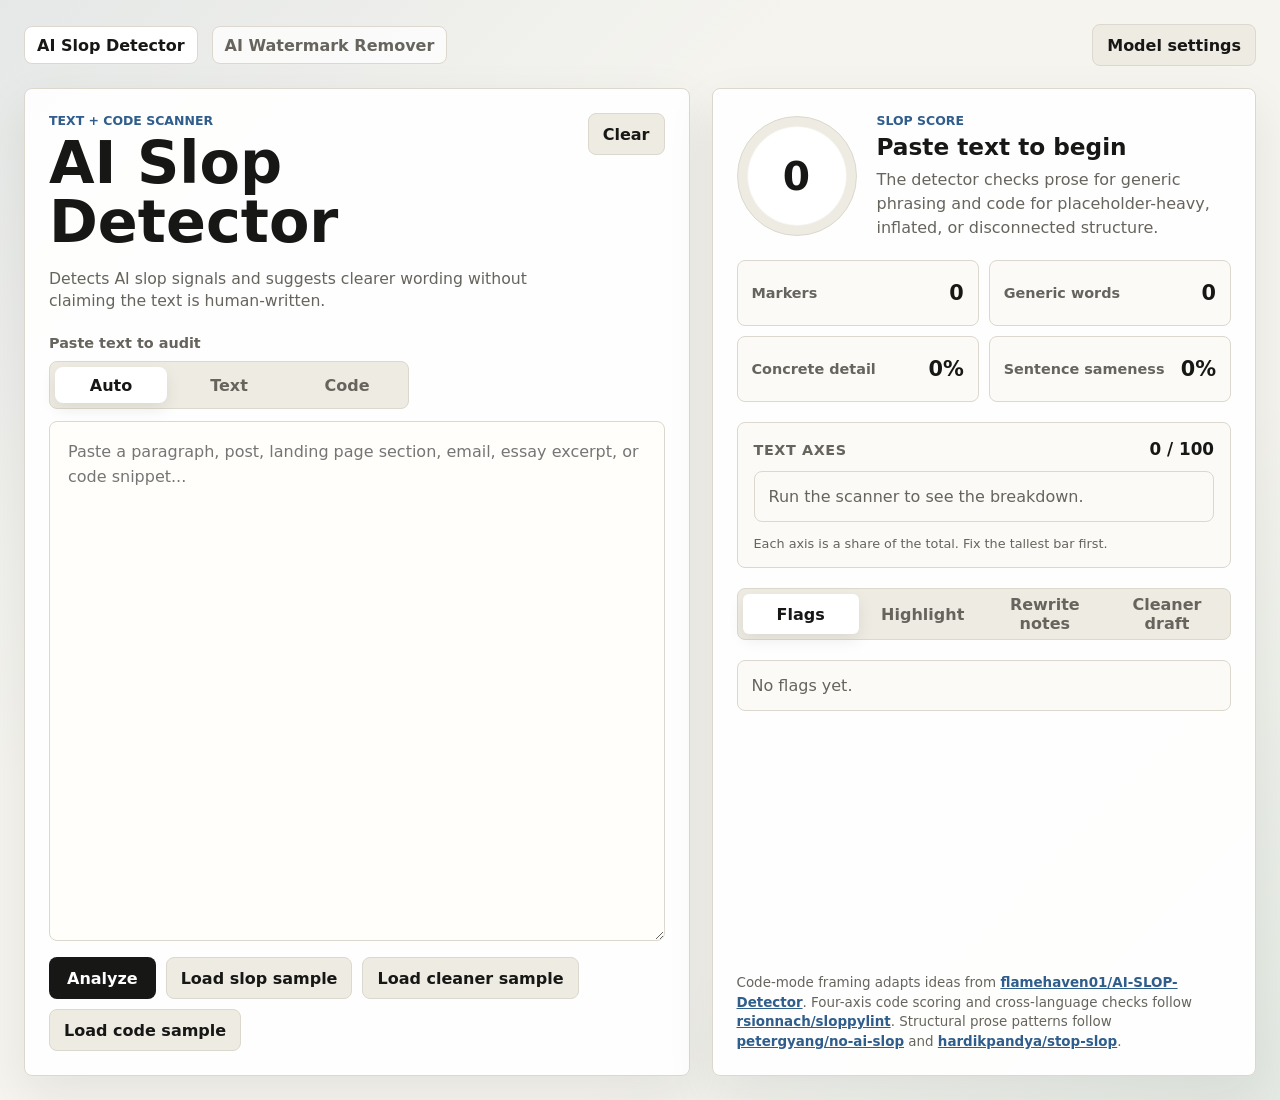
==== index.html @ 8d04dff4 "Initial commit: AI slop detector and watermark remover frontend Local, no-key tools for auditing pro" ====
<!doctype html>
<html lang="en">
  <head>
    <meta charset="utf-8" />
    <meta name="viewport" content="width=device-width, initial-scale=1" />
    <title>AI Slop Detector</title>
    <link rel="stylesheet" href="styles.css" />
    <link rel="stylesheet" href="slop.css" />
  </head>
  <body>
    <main class="page-shell detector-shell">
      <nav class="top-nav" aria-label="Tool navigation">
        <div class="nav-links">
          <a class="active" href="index.html">AI Slop Detector</a>
          <a href="watermark.html">AI Watermark Remover</a>
        </div>
        <button class="ghost-button nav-settings-button" type="button" data-model-settings-open>
          Model settings
        </button>
      </nav>

      <section class="workspace" aria-label="AI slop detector">
        <div class="editor-panel">
          <header class="topbar">
            <div>
              <p class="eyebrow">Text + code scanner</p>
              <h1>AI Slop Detector</h1>
              <p class="page-description">
                Detects AI slop signals and suggests clearer wording without claiming the text is human-written.
              </p>
            </div>
            <button class="ghost-button" id="clearButton" type="button">Clear</button>
          </header>

          <label class="input-label" for="sourceText">Paste text to audit</label>
          <div class="mode-control" role="group" aria-label="Analyzer mode">
            <button class="mode-button active" type="button" data-mode="auto">Auto</button>
            <button class="mode-button" type="button" data-mode="text">Text</button>
            <button class="mode-button" type="button" data-mode="code">Code</button>
          </div>
          <textarea
            id="sourceText"
            spellcheck="true"
            placeholder="Paste a paragraph, post, landing page section, email, essay excerpt, or code snippet..."
          ></textarea>

          <div class="controls" aria-label="Detector controls">
            <button class="primary-button" id="analyzeButton" type="button">Analyze</button>
            <button class="secondary-button" id="sampleSlopButton" type="button">Load slop sample</button>
            <button class="secondary-button" id="sampleCleanButton" type="button">Load cleaner sample</button>
            <button class="secondary-button" id="sampleCodeButton" type="button">Load code sample</button>
          </div>
        </div>

        <aside class="results-panel" aria-label="Detection results">
          <div class="score-block">
            <div class="score-ring" id="scoreRing" style="--score: 0">
              <span id="scoreValue">0</span>
            </div>
            <div>
              <p class="eyebrow">Slop score</p>
              <h2 id="verdict">Paste text to begin</h2>
              <p id="scoreSummary" class="muted">
                The detector looks for generic phrasing, punctuation markers, weak detail, repetition, and synthetic rhythm.
              </p>
            </div>
          </div>

          <div class="meter-grid">
            <div class="meter">
              <span id="metricOneLabel">Markers</span>
              <strong id="clicheMetric">0</strong>
            </div>
            <div class="meter">
              <span id="metricTwoLabel">Generic words</span>
              <strong id="genericMetric">0</strong>
            </div>
            <div class="meter">
              <span id="metricThreeLabel">Concrete detail</span>
              <strong id="detailMetric">0%</strong>
            </div>
            <div class="meter">
              <span id="metricFourLabel">Sentence sameness</span>
              <strong id="rhythmMetric">0%</strong>
            </div>
          </div>

          <section class="axis-panel" aria-label="Score breakdown by axis">
            <div class="axis-heading">
              <h3 id="axisMode">Text axes</h3>
              <span class="axis-total" id="axisTotal">0 / 100</span>
            </div>
            <ul class="axis-list" id="axisList">
              <li class="empty-state">Run the scanner to see the breakdown.</li>
            </ul>
            <p class="axis-footnote">
              Each axis is a share of the total. Fix the tallest bar first.
            </p>
          </section>

          <div class="tabs" role="tablist" aria-label="Result views">
            <button class="tab active" type="button" data-tab="flags">Flags</button>
            <button class="tab" type="button" data-tab="highlight">Highlight</button>
            <button class="tab" type="button" data-tab="rewrite">Rewrite notes</button>
            <button class="tab" type="button" data-tab="cleaner">Cleaner draft</button>
          </div>

          <section class="tab-panel active" id="flagsPanel" aria-label="Flagged patterns">
            <ul class="flag-list" id="flagList">
              <li class="empty-state">No flags yet.</li>
            </ul>
          </section>

          <section class="tab-panel" id="highlightPanel" aria-label="Highlighted text">
            <div class="highlight-output" id="highlightOutput">
              Paste text and run the scanner to see suspicious phrases highlighted.
            </div>
          </section>

          <section class="tab-panel" id="rewritePanel" aria-label="Rewrite notes">
            <ul class="rewrite-list" id="rewriteList">
              <li>Replace abstract claims with specific people, numbers, dates, constraints, or tradeoffs.</li>
              <li>Cut hype adjectives before changing the structure.</li>
            </ul>
          </section>

          <section class="tab-panel" id="cleanerPanel" aria-label="Suggested cleaner draft">
            <div class="cleaner-actions">
              <button class="primary-button compact-button" id="modelRewriteButton" type="button">Generate with model</button>
              <button class="secondary-button compact-button" id="useCleanerButton" type="button">Use draft</button>
              <button class="secondary-button compact-button" id="copyCleanerButton" type="button">Copy</button>
              <span class="model-rewrite-status" id="modelRewriteStatus">Local rules</span>
            </div>
            <div class="cleaner-output" id="cleanerOutput" tabindex="0">
              Run analysis to generate a cleaner draft.
            </div>
            <ul class="cleaner-gaps" id="cleanerGaps" hidden></ul>
          </section>

          <p class="source-note">
            Code-mode framing adapts ideas from
            <a href="https://github.com/flamehaven01/AI-SLOP-Detector" target="_blank" rel="noreferrer">flamehaven01/AI-SLOP-Detector</a>.
            Four-axis code scoring and cross-language checks follow
            <a href="https://github.com/rsionnach/sloppylint" target="_blank" rel="noreferrer">rsionnach/sloppylint</a>.
            Structural prose patterns follow
            <a href="https://github.com/petergyang/no-ai-slop" target="_blank" rel="noreferrer">petergyang/no-ai-slop</a>
            and
            <a href="https://github.com/hardikpandya/stop-slop" target="_blank" rel="noreferrer">hardikpandya/stop-slop</a>.
          </p>
        </aside>
      </section>
    </main>

    <script src="model-settings.js"></script>
    <script src="script.js"></script>
  </body>
</html>
---- styles.css ----
:root {
  color-scheme: light;
  --bg: #f5f4ef;
  --panel: #ffffff;
  --ink: #171716;
  --muted: #66645d;
  --line: #dcd8cd;
  --soft: #edebe2;
  --green: #167356;
  --amber: #a86412;
  --red: #af342c;
  --blue: #2f5d8c;
  --shadow: 0 18px 50px rgba(28, 28, 24, 0.08);
}

* {
  box-sizing: border-box;
}

body {
  margin: 0;
  min-height: 100vh;
  background:
    linear-gradient(135deg, rgba(47, 93, 140, 0.08), transparent 34%),
    linear-gradient(315deg, rgba(22, 115, 86, 0.08), transparent 30%),
    var(--bg);
  color: var(--ink);
  font-family:
    Inter, ui-sans-serif, system-ui, -apple-system, BlinkMacSystemFont, "Segoe UI",
    sans-serif;
}

button,
input,
textarea {
  font: inherit;
}

button {
  border: 0;
  cursor: pointer;
}

button:disabled {
  cursor: not-allowed;
  opacity: 0.55;
}

a {
  color: inherit;
}

.page-shell {
  width: min(1440px, 100%);
  margin: 0 auto;
  padding: 24px;
}

.top-nav {
  display: flex;
  align-items: center;
  justify-content: space-between;
  gap: 14px;
  margin-bottom: 22px;
}

.nav-links {
  display: flex;
  flex-wrap: wrap;
  align-items: center;
  gap: 14px;
}

.top-nav a {
  min-height: 38px;
  display: inline-flex;
  align-items: center;
  padding: 0 12px;
  border: 1px solid var(--line);
  border-radius: 8px;
  background: rgba(255, 255, 255, 0.74);
  color: var(--muted);
  font-weight: 800;
  text-decoration: none;
}

.top-nav .active {
  color: var(--ink);
  background: var(--panel);
}

.nav-settings-button {
  white-space: nowrap;
}

.model-settings-backdrop {
  position: fixed;
  inset: 0;
  z-index: 20;
  display: grid;
  place-items: center;
  padding: 24px;
  background: rgba(23, 23, 22, 0.42);
}

.model-settings-modal {
  width: min(760px, 100%);
  max-height: min(820px, calc(100vh - 48px));
  overflow: auto;
  padding: 28px;
  border: 1px solid var(--line);
  border-radius: 8px;
  background: var(--panel);
  box-shadow: 0 28px 90px rgba(20, 20, 16, 0.22);
}

.model-settings-header {
  display: flex;
  align-items: flex-start;
  justify-content: space-between;
  gap: 18px;
}

.model-settings-header h2 {
  margin: 0;
  font-size: clamp(2rem, 4vw, 3rem);
  line-height: 1;
}

.model-settings-close {
  width: 42px;
  min-width: 42px;
  min-height: 42px;
  border-radius: 50%;
  padding: 0;
  font-size: 1.45rem;
  line-height: 1;
}

.model-settings-form {
  display: grid;
  gap: 18px;
}

.model-settings-divider {
  height: 1px;
  margin: 4px 0;
  background: var(--line);
}

.model-field {
  display: grid;
  gap: 8px;
}

.model-field label,
.model-field legend {
  color: var(--muted);
  font-size: 0.82rem;
  font-weight: 900;
  letter-spacing: 0.08em;
  text-transform: uppercase;
}

.model-field input,
.model-field select {
  width: 100%;
  min-height: 48px;
  padding: 0 14px;
  border: 1px solid var(--line);
  border-radius: 8px;
  background: #fffefa;
  color: var(--ink);
  font: inherit;
  outline: none;
}

.model-field input:focus,
.model-field select:focus {
  border-color: var(--blue);
  box-shadow: 0 0 0 4px rgba(47, 93, 140, 0.12);
}

.model-field-hint {
  margin: 0;
  color: var(--muted);
  font-size: 0.9rem;
  line-height: 1.45;
}

.model-fieldset {
  display: grid;
  gap: 14px;
  margin: 0;
  padding: 0;
  border: 0;
}

.model-fields {
  display: grid;
  gap: 14px;
}

.model-settings-actions {
  display: flex;
  flex-wrap: wrap;
  justify-content: flex-end;
  gap: 10px;
}

.hero {
  max-width: 900px;
  padding: 48px 0 24px;
}

.eyebrow {
  margin: 0 0 6px;
  color: var(--blue);
  font-size: 0.78rem;
  font-weight: 900;
  letter-spacing: 0;
  text-transform: uppercase;
}

h1,
h2,
h3,
p {
  margin-top: 0;
}

h1 {
  margin-bottom: 16px;
  font-size: clamp(2rem, 4.6vw, 3.8rem);
  line-height: 1;
  letter-spacing: 0;
}

.page-description {
  max-width: 640px;
  margin: -4px 0 0;
  color: var(--muted);
  font-size: 0.98rem;
  line-height: 1.45;
}

h2 {
  margin-bottom: 0;
  font-size: 1.45rem;
  line-height: 1.15;
}

h3 {
  margin-bottom: 10px;
  font-size: 1rem;
}

.hero-copy {
  max-width: 720px;
  color: var(--muted);
  font-size: 1.12rem;
  line-height: 1.55;
}

.tool-grid {
  display: grid;
  grid-template-columns: repeat(auto-fit, minmax(280px, 1fr));
  gap: 16px;
}

.tool-card {
  display: grid;
  gap: 10px;
  min-height: 190px;
  padding: 20px;
  border: 1px solid var(--line);
  border-radius: 8px;
  background: var(--panel);
  box-shadow: var(--shadow);
  text-decoration: none;
}

.tool-card strong {
  font-size: 1.35rem;
}

.tool-card span:last-child {
  color: var(--muted);
  line-height: 1.5;
}

.card-kicker {
  width: max-content;
  padding: 5px 8px;
  border-radius: 6px;
  background: var(--soft);
  color: var(--blue);
  font-size: 0.78rem;
  font-weight: 900;
  text-transform: uppercase;
}

.workspace {
  display: grid;
  grid-template-columns: minmax(0, 0.86fr) minmax(440px, 1.14fr);
  gap: 22px;
  min-height: calc(100vh - 86px);
}

.input-panel,
.result-panel {
  border: 1px solid var(--line);
  border-radius: 8px;
  background: rgba(255, 255, 255, 0.93);
  box-shadow: var(--shadow);
}

.input-panel {
  display: flex;
  flex-direction: column;
  gap: 16px;
  padding: 24px;
}

.result-panel {
  display: flex;
  flex-direction: column;
  gap: 18px;
  padding: 24px;
}

.panel-header,
.result-topline,
.section-heading {
  display: flex;
  align-items: flex-start;
  justify-content: space-between;
  gap: 16px;
}

.result-actions {
  display: flex;
  flex-wrap: wrap;
  justify-content: flex-end;
  gap: 8px;
}

.status-pill {
  min-height: 34px;
  display: inline-flex;
  align-items: center;
  padding: 0 10px;
  border: 1px solid var(--line);
  border-radius: 999px;
  background: var(--soft);
  color: var(--muted);
  font-size: 0.84rem;
  font-weight: 900;
  white-space: nowrap;
}

.status-pill.ok {
  border-color: rgba(22, 115, 86, 0.28);
  background: rgba(22, 115, 86, 0.12);
  color: var(--green);
}

.status-pill.bad {
  border-color: rgba(175, 52, 44, 0.28);
  background: rgba(175, 52, 44, 0.12);
  color: var(--red);
}

.notice {
  padding: 13px 14px;
  border: 1px solid rgba(168, 100, 18, 0.28);
  border-radius: 8px;
  background: rgba(168, 100, 18, 0.1);
  color: #5b3b12;
  line-height: 1.45;
}

.source-switch {
  display: grid;
  grid-template-columns: repeat(2, minmax(0, 1fr));
  gap: 6px;
  padding: 5px;
  border: 1px solid var(--line);
  border-radius: 8px;
  background: var(--soft);
}

.source-mode-button {
  min-height: 38px;
  border-radius: 7px;
  background: transparent;
  color: var(--muted);
  font-weight: 900;
}

.source-mode-button.active {
  background: var(--panel);
  color: var(--ink);
  box-shadow: 0 6px 16px rgba(20, 20, 16, 0.08);
}

.source-panel {
  display: grid;
  gap: 10px;
}

.input-label {
  color: var(--muted);
  font-size: 0.9rem;
  font-weight: 800;
}

#pastedText {
  width: 100%;
  min-height: 250px;
  resize: vertical;
  padding: 16px;
  border: 1px solid var(--line);
  border-radius: 8px;
  background: #fffefa;
  color: var(--ink);
  line-height: 1.55;
  outline: none;
}

#pastedText:focus {
  border-color: var(--blue);
  box-shadow: 0 0 0 4px rgba(47, 93, 140, 0.12);
}

.drop-zone {
  display: grid;
  place-items: center;
  gap: 8px;
  min-height: 220px;
  padding: 20px;
  border: 2px dashed var(--line);
  border-radius: 8px;
  background: #fffefa;
  text-align: center;
}

.drop-zone.dragging {
  border-color: var(--blue);
  background: rgba(47, 93, 140, 0.08);
}

.drop-zone input {
  position: absolute;
  inline-size: 1px;
  block-size: 1px;
  overflow: hidden;
  clip: rect(0 0 0 0);
}

.drop-title {
  font-size: 1.12rem;
  font-weight: 900;
}

.drop-copy,
.file-summary {
  color: var(--muted);
  line-height: 1.45;
}

.option-panel {
  display: grid;
  gap: 10px;
  padding: 16px;
  border: 1px solid var(--line);
  border-radius: 8px;
  background: #fbfaf6;
}

.option-panel h2 {
  font-size: 1rem;
}

.check-row {
  display: flex;
  align-items: center;
  gap: 10px;
  color: var(--ink);
  font-weight: 700;
}

.check-row input {
  width: 18px;
  height: 18px;
}

.actions {
  display: flex;
  flex-wrap: wrap;
  gap: 10px;
  margin-top: auto;
}

.primary-button,
.secondary-button,
.ghost-button,
.download-link {
  min-height: 42px;
  display: inline-flex;
  align-items: center;
  justify-content: center;
  border-radius: 8px;
  font-weight: 900;
  text-decoration: none;
}

.primary-button {
  padding: 0 18px;
  background: var(--ink);
  color: #fff;
}

.secondary-button,
.ghost-button,
.download-link {
  padding: 0 14px;
  border: 1px solid var(--line);
  background: var(--soft);
  color: var(--ink);
}

.download-link {
  background: rgba(22, 115, 86, 0.12);
  color: var(--green);
}

.compact-button {
  min-height: 34px;
  padding: 0 10px;
}

.hidden {
  display: none;
}

.metric-grid {
  display: grid;
  grid-template-columns: repeat(4, minmax(0, 1fr));
  gap: 10px;
}

.metric {
  min-height: 72px;
  display: grid;
  gap: 8px;
  padding: 14px;
  border: 1px solid var(--line);
  border-radius: 8px;
  background: #fbfaf6;
}

.metric span {
  color: var(--muted);
  font-size: 0.84rem;
  font-weight: 800;
}

.metric strong {
  font-size: 1.15rem;
  overflow-wrap: anywhere;
}

.preview-grid {
  display: grid;
  grid-template-columns: repeat(2, minmax(0, 1fr));
  gap: 12px;
}

.preview-card {
  min-width: 0;
}

.preview-box {
  min-height: 220px;
  max-height: 420px;
  overflow: auto;
  display: grid;
  place-items: center;
  padding: 14px;
  border: 1px solid var(--line);
  border-radius: 8px;
  background: #fffefa;
  color: var(--muted);
  line-height: 1.5;
  white-space: pre-wrap;
}

.preview-box img {
  max-width: 100%;
  max-height: 360px;
  object-fit: contain;
  border-radius: 6px;
}

.text-preview {
  width: 100%;
  align-self: stretch;
  color: var(--ink);
  font-family: ui-monospace, SFMono-Regular, Menlo, Monaco, Consolas, monospace;
  font-size: 0.86rem;
}

.report-section {
  display: grid;
  gap: 10px;
}

.source-note {
  margin: 0;
  color: var(--muted);
  font-size: 0.84rem;
  line-height: 1.45;
}

.source-note a {
  color: var(--blue);
  font-weight: 800;
}

.summary-output {
  max-height: 460px;
  overflow: auto;
  margin: 0;
  padding: 16px;
  border: 1px solid var(--line);
  border-radius: 8px;
  background: #fffefa;
  color: var(--ink);
  font-size: 0.94rem;
  line-height: 1.55;
}

.summary-output p {
  margin: 0 0 10px;
}

.summary-output ul {
  display: grid;
  gap: 8px;
  margin: 0;
  padding-left: 20px;
}

.summary-output li {
  padding-left: 2px;
}

.summary-output code {
  padding: 2px 5px;
  border-radius: 5px;
  background: var(--soft);
  font-family: ui-monospace, SFMono-Regular, Menlo, Monaco, Consolas, monospace;
  font-size: 0.88em;
}

@media (max-width: 1080px) {
  .workspace {
    grid-template-columns: 1fr;
  }
}

@media (max-width: 720px) {
  .page-shell {
    padding: 16px;
  }

  .top-nav,
  .panel-header,
  .result-topline,
  .section-heading {
    display: grid;
  }

  .nav-settings-button {
    justify-self: start;
  }

  .metric-grid,
  .preview-grid {
    grid-template-columns: 1fr;
  }

  .model-settings-modal {
    padding: 20px;
  }
}
---- slop.css ----
:root {
  color-scheme: light;
  --bg: #f5f4ef;
  --panel: #ffffff;
  --ink: #171716;
  --muted: #66645d;
  --line: #dcd8cd;
  --soft: #edebe2;
  --green: #167356;
  --amber: #a86412;
  --red: #af342c;
  --blue: #2f5d8c;
  --shadow: 0 18px 50px rgba(28, 28, 24, 0.08);
}

* {
  box-sizing: border-box;
}

body {
  margin: 0;
  min-height: 100vh;
  background:
    linear-gradient(135deg, rgba(47, 93, 140, 0.08), transparent 34%),
    linear-gradient(315deg, rgba(22, 115, 86, 0.08), transparent 30%),
    var(--bg);
  color: var(--ink);
  font-family:
    Inter, ui-sans-serif, system-ui, -apple-system, BlinkMacSystemFont, "Segoe UI",
    sans-serif;
}

button,
textarea {
  font: inherit;
}

button {
  border: 0;
  cursor: pointer;
}

button:disabled {
  cursor: not-allowed;
  opacity: 0.55;
  transform: none;
}

.detector-shell {
  width: min(1440px, 100%);
  margin: 0 auto;
}

.workspace {
  display: grid;
  grid-template-columns: minmax(0, 1.1fr) minmax(380px, 0.9fr);
  gap: 22px;
  min-height: calc(100vh - 56px);
}

.editor-panel,
.results-panel {
  background: rgba(255, 255, 255, 0.93);
  border: 1px solid var(--line);
  border-radius: 8px;
  box-shadow: var(--shadow);
}

.editor-panel {
  display: flex;
  flex-direction: column;
  padding: 24px;
}

.results-panel {
  display: flex;
  flex-direction: column;
  gap: 20px;
  padding: 24px;
}

.topbar {
  display: flex;
  align-items: flex-start;
  justify-content: space-between;
  gap: 18px;
  margin-bottom: 22px;
}

.eyebrow {
  margin: 0 0 6px;
  color: var(--blue);
  font-size: 0.78rem;
  font-weight: 900;
  letter-spacing: 0;
  text-transform: uppercase;
}

h1,
h2 {
  margin: 0;
  letter-spacing: 0;
}

h1 {
  margin-bottom: 16px;
  font-size: clamp(2rem, 4.6vw, 3.8rem);
  line-height: 1;
}

.page-description {
  max-width: 640px;
  margin: 12px 0 0;
  color: var(--muted);
  font-size: 0.98rem;
  line-height: 1.45;
}

h2 {
  font-size: 1.45rem;
  line-height: 1.12;
}

.input-label {
  display: block;
  margin-bottom: 10px;
  color: var(--muted);
  font-size: 0.9rem;
  font-weight: 800;
}

textarea {
  width: 100%;
  flex: 1;
  min-height: 520px;
  resize: vertical;
  padding: 18px;
  border: 1px solid var(--line);
  border-radius: 8px;
  background: #fffefa;
  color: var(--ink);
  line-height: 1.55;
  outline: none;
}

textarea:focus {
  border-color: var(--blue);
  box-shadow: 0 0 0 4px rgba(49, 92, 138, 0.12);
}

.controls {
  display: flex;
  flex-wrap: wrap;
  gap: 10px;
  margin-top: 16px;
}

.primary-button,
.secondary-button,
.ghost-button,
.mode-button {
  min-height: 42px;
  border-radius: 8px;
  font-weight: 900;
}

.primary-button {
  padding: 0 18px;
  background: var(--ink);
  color: #fff;
}

.secondary-button,
.ghost-button {
  padding: 0 14px;
  background: var(--soft);
  color: var(--ink);
  border: 1px solid var(--line);
}

.primary-button:hover,
.secondary-button:hover,
.ghost-button:hover,
.mode-button:hover {
  transform: translateY(-1px);
}

.mode-control {
  display: grid;
  grid-template-columns: repeat(3, minmax(0, 1fr));
  gap: 6px;
  width: min(360px, 100%);
  margin: 0 0 12px;
  padding: 5px;
  border: 1px solid var(--line);
  border-radius: 8px;
  background: var(--soft);
}

.mode-button {
  min-height: 36px;
  background: transparent;
  color: var(--muted);
}

.mode-button.active {
  background: var(--panel);
  color: var(--ink);
  box-shadow: 0 6px 16px rgba(20, 20, 16, 0.08);
}

.score-block {
  display: grid;
  grid-template-columns: 120px 1fr;
  align-items: center;
  gap: 20px;
}

.score-ring {
  width: 120px;
  aspect-ratio: 1;
  display: grid;
  place-items: center;
  border-radius: 50%;
  background:
    radial-gradient(circle at center, #fff 58%, transparent 60%),
    conic-gradient(var(--ring-color, var(--green)) calc(var(--score) * 1%), var(--soft) 0);
  border: 1px solid var(--line);
}

.score-ring span {
  font-size: 2.45rem;
  font-weight: 900;
}

.muted {
  margin: 8px 0 0;
  color: var(--muted);
  line-height: 1.5;
}

.meter-grid {
  display: grid;
  grid-template-columns: repeat(2, minmax(0, 1fr));
  gap: 10px;
}

.meter {
  display: flex;
  align-items: center;
  justify-content: space-between;
  gap: 12px;
  min-height: 66px;
  padding: 14px;
  border: 1px solid var(--line);
  border-radius: 8px;
  background: #fbfaf6;
}

.meter span {
  color: var(--muted);
  font-size: 0.9rem;
  font-weight: 700;
}

.meter strong {
  font-size: 1.3rem;
}

.axis-panel {
  padding: 16px;
  border: 1px solid var(--line);
  border-radius: 8px;
  background: #fbfaf6;
}

.axis-heading {
  display: flex;
  align-items: baseline;
  justify-content: space-between;
  gap: 12px;
  margin-bottom: 12px;
}

.axis-heading h3 {
  margin: 0;
  font-size: 0.9rem;
  font-weight: 800;
  letter-spacing: 0.04em;
  text-transform: uppercase;
  color: var(--muted);
}

.axis-total {
  font-size: 1.05rem;
  font-weight: 800;
}

.axis-list {
  display: grid;
  gap: 12px;
  margin: 0;
  padding: 0;
  list-style: none;
}

.axis-item {
  display: grid;
  gap: 5px;
}

.axis-top {
  display: flex;
  align-items: baseline;
  justify-content: space-between;
  gap: 10px;
}

.axis-name {
  font-weight: 700;
}

.axis-points {
  font-variant-numeric: tabular-nums;
  font-size: 0.9rem;
  font-weight: 700;
  color: var(--muted);
}

.axis-track {
  height: 8px;
  overflow: hidden;
  border-radius: 999px;
  background: var(--soft);
}

.axis-fill {
  height: 100%;
  min-width: 0;
  border-radius: 999px;
  transition: width 0.25s ease;
}

.axis-note {
  font-size: 0.82rem;
  line-height: 1.45;
  color: var(--muted);
}

.cleaner-gaps {
  margin: 12px 0 0;
  padding: 12px 14px;
  list-style: none;
  border: 1px solid var(--line);
  border-left: 3px solid var(--amber);
  border-radius: 8px;
  background: #fbfaf6;
  display: grid;
  gap: 6px;
}

.cleaner-gaps li {
  font-size: 0.85rem;
  line-height: 1.45;
  color: var(--muted);
}

.cleaner-gaps-heading {
  font-weight: 800;
  color: var(--ink) !important;
}

.axis-footnote {
  margin: 14px 0 0;
  font-size: 0.8rem;
  color: var(--muted);
}

.tabs {
  display: grid;
  grid-template-columns: repeat(4, 1fr);
  gap: 6px;
  padding: 5px;
  border: 1px solid var(--line);
  border-radius: 8px;
  background: var(--soft);
}

.tab {
  min-height: 38px;
  border-radius: 6px;
  background: transparent;
  color: var(--muted);
  font-weight: 800;
}

.tab.active {
  background: var(--panel);
  color: var(--ink);
  box-shadow: 0 6px 16px rgba(20, 20, 16, 0.08);
}

.tab-panel {
  display: none;
  min-height: 280px;
}

.tab-panel.active {
  display: block;
}

.flag-list,
.rewrite-list {
  display: grid;
  gap: 10px;
  margin: 0;
  padding: 0;
  list-style: none;
}

.flag-item,
.rewrite-list li,
.empty-state {
  padding: 13px 14px;
  border: 1px solid var(--line);
  border-radius: 8px;
  background: #fbfaf6;
  line-height: 1.45;
}

.flag-item {
  display: grid;
  gap: 6px;
}

.flag-top {
  display: flex;
  justify-content: space-between;
  gap: 12px;
}

.flag-type {
  color: var(--blue);
  font-size: 0.78rem;
  font-weight: 900;
  text-transform: uppercase;
}

.flag-weight {
  color: var(--amber);
  font-weight: 900;
}

.flag-quote {
  color: var(--ink);
  font-weight: 800;
}

.flag-note,
.empty-state {
  color: var(--muted);
}

.source-note {
  margin: auto 0 0;
  color: var(--muted);
  font-size: 0.84rem;
  line-height: 1.45;
}

.source-note a {
  color: var(--blue);
  font-weight: 800;
}

.highlight-output {
  max-height: 470px;
  overflow: auto;
  padding: 16px;
  border: 1px solid var(--line);
  border-radius: 8px;
  background: #fffefa;
  line-height: 1.65;
  white-space: pre-wrap;
}

.cleaner-actions {
  display: flex;
  flex-wrap: wrap;
  align-items: center;
  gap: 8px;
  margin-bottom: 10px;
}

.model-rewrite-status {
  color: var(--muted);
  font-size: 0.86rem;
  font-weight: 800;
}

.compact-button {
  min-height: 36px;
  padding: 0 12px;
}

.cleaner-output {
  max-height: 470px;
  overflow: auto;
  padding: 16px;
  border: 1px solid var(--line);
  border-radius: 8px;
  background: #fffefa;
  line-height: 1.65;
  white-space: pre-wrap;
}

.cleaner-output:focus {
  border-color: var(--blue);
  outline: 0;
  box-shadow: 0 0 0 4px rgba(49, 92, 138, 0.12);
}

mark {
  border-radius: 4px;
  background: rgba(182, 109, 18, 0.22);
  color: inherit;
  padding: 0 2px;
}

@media (max-width: 980px) {
  .detector-shell {
    padding: 16px;
  }

  .workspace {
    grid-template-columns: 1fr;
    min-height: auto;
  }

  textarea {
    min-height: 360px;
  }
}

@media (max-width: 540px) {
  .editor-panel,
  .results-panel {
    padding: 16px;
  }

  .topbar,
  .score-block {
    grid-template-columns: 1fr;
    display: grid;
  }

  .score-block {
    justify-items: start;
  }

  .meter-grid,
  .tabs,
  .mode-control {
    grid-template-columns: 1fr;
  }
}
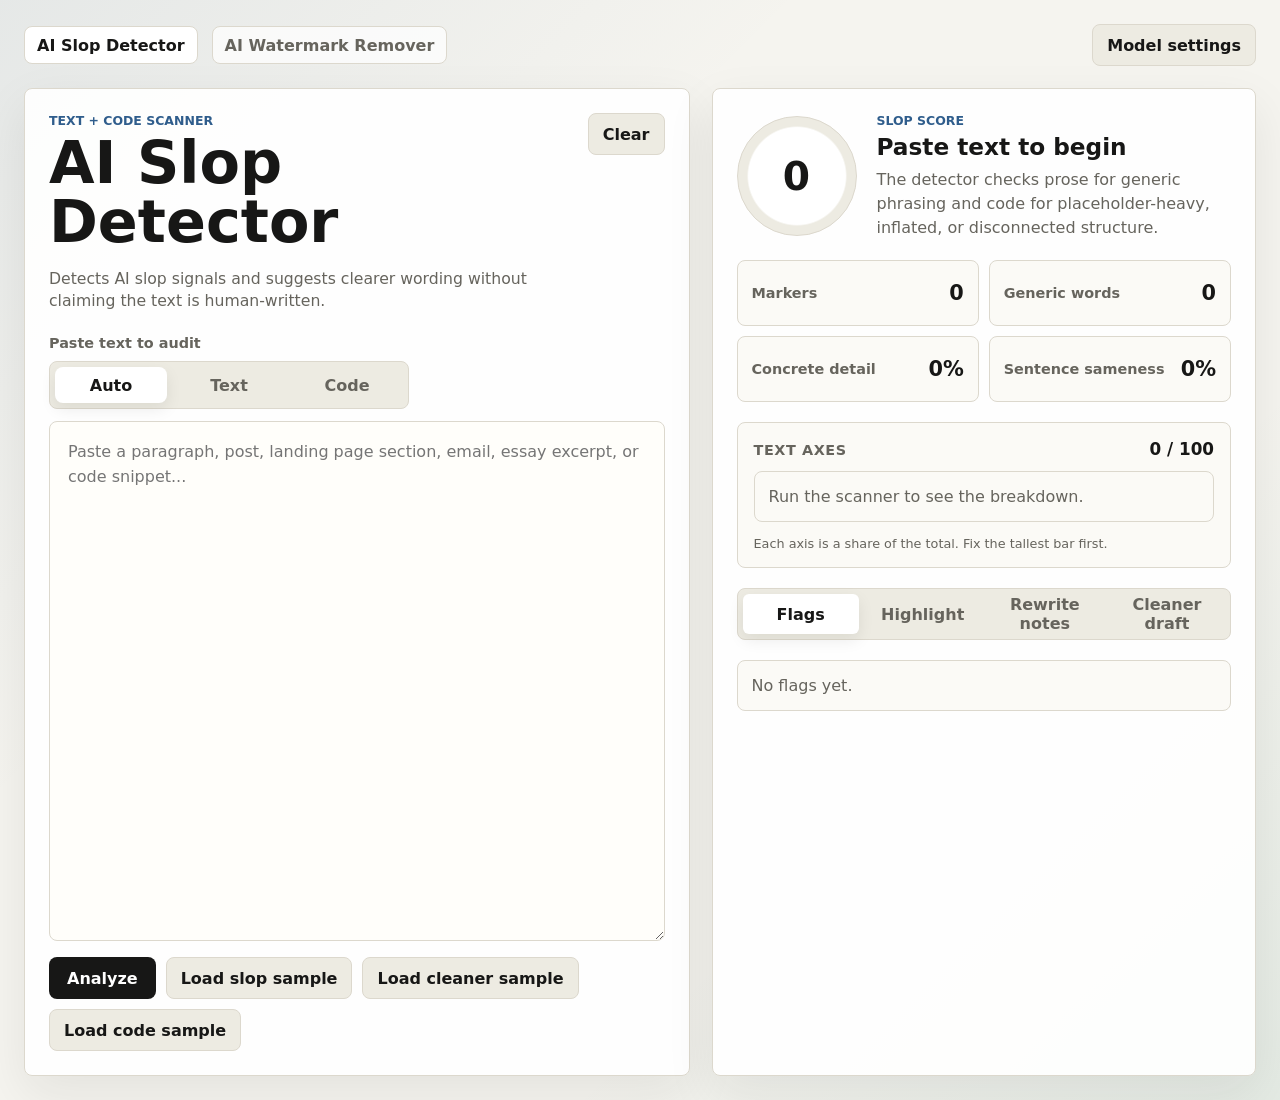
==== commit 34611561: "Remove third-party attribution credits from UI and docs Dropped the visible credit notes that named " ====
--- a/index.html
+++ b/index.html
@@ -136,17 +136,6 @@
             </div>
             <ul class="cleaner-gaps" id="cleanerGaps" hidden></ul>
           </section>
-
-          <p class="source-note">
-            Code-mode framing adapts ideas from
-            <a href="https://github.com/flamehaven01/AI-SLOP-Detector" target="_blank" rel="noreferrer">flamehaven01/AI-SLOP-Detector</a>.
-            Four-axis code scoring and cross-language checks follow
-            <a href="https://github.com/rsionnach/sloppylint" target="_blank" rel="noreferrer">rsionnach/sloppylint</a>.
-            Structural prose patterns follow
-            <a href="https://github.com/petergyang/no-ai-slop" target="_blank" rel="noreferrer">petergyang/no-ai-slop</a>
-            and
-            <a href="https://github.com/hardikpandya/stop-slop" target="_blank" rel="noreferrer">hardikpandya/stop-slop</a>.
-          </p>
         </aside>
       </section>
     </main>
--- a/slop.css
+++ b/slop.css
@@ -365,6 +365,11 @@
   color: var(--muted);
 }
 
+.cleaner-gaps-note {
+  font-weight: 600;
+  color: var(--muted);
+}
+
 .cleaner-gaps-heading {
   font-weight: 800;
   color: var(--ink) !important;
